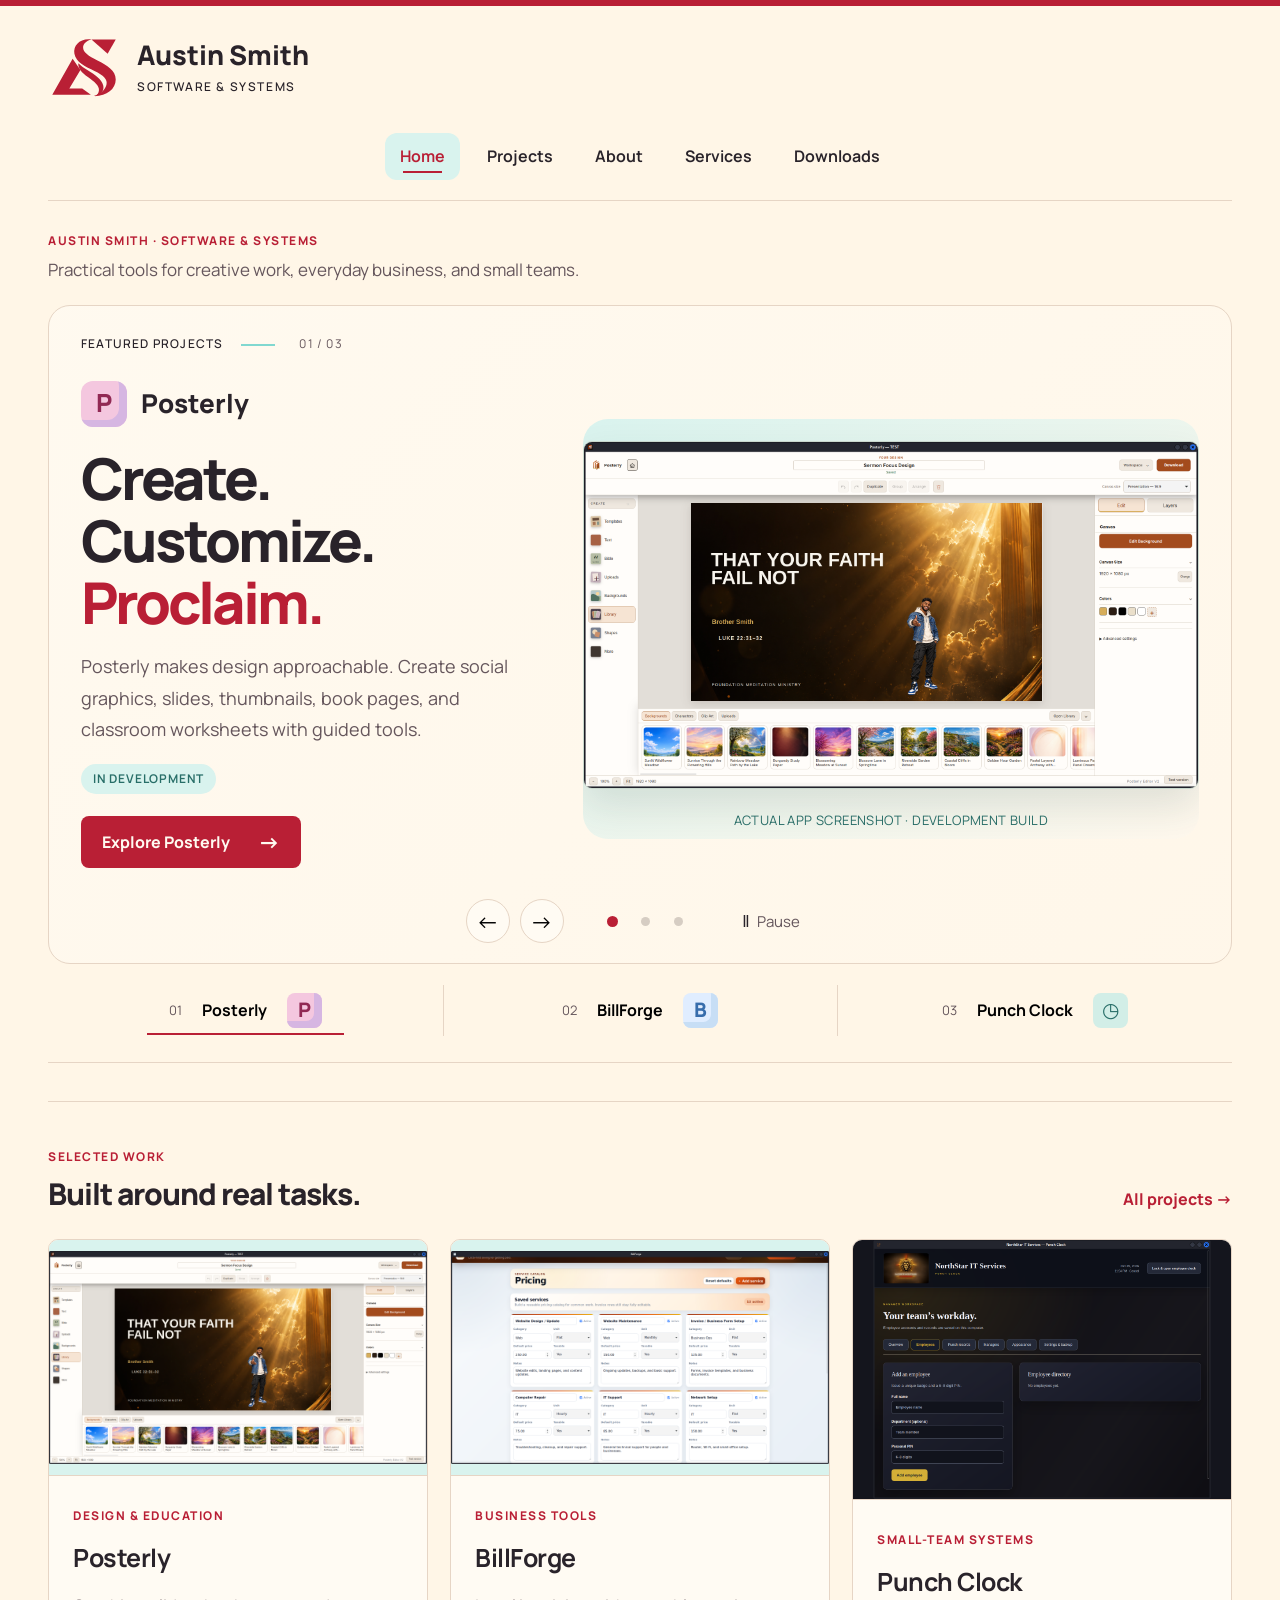
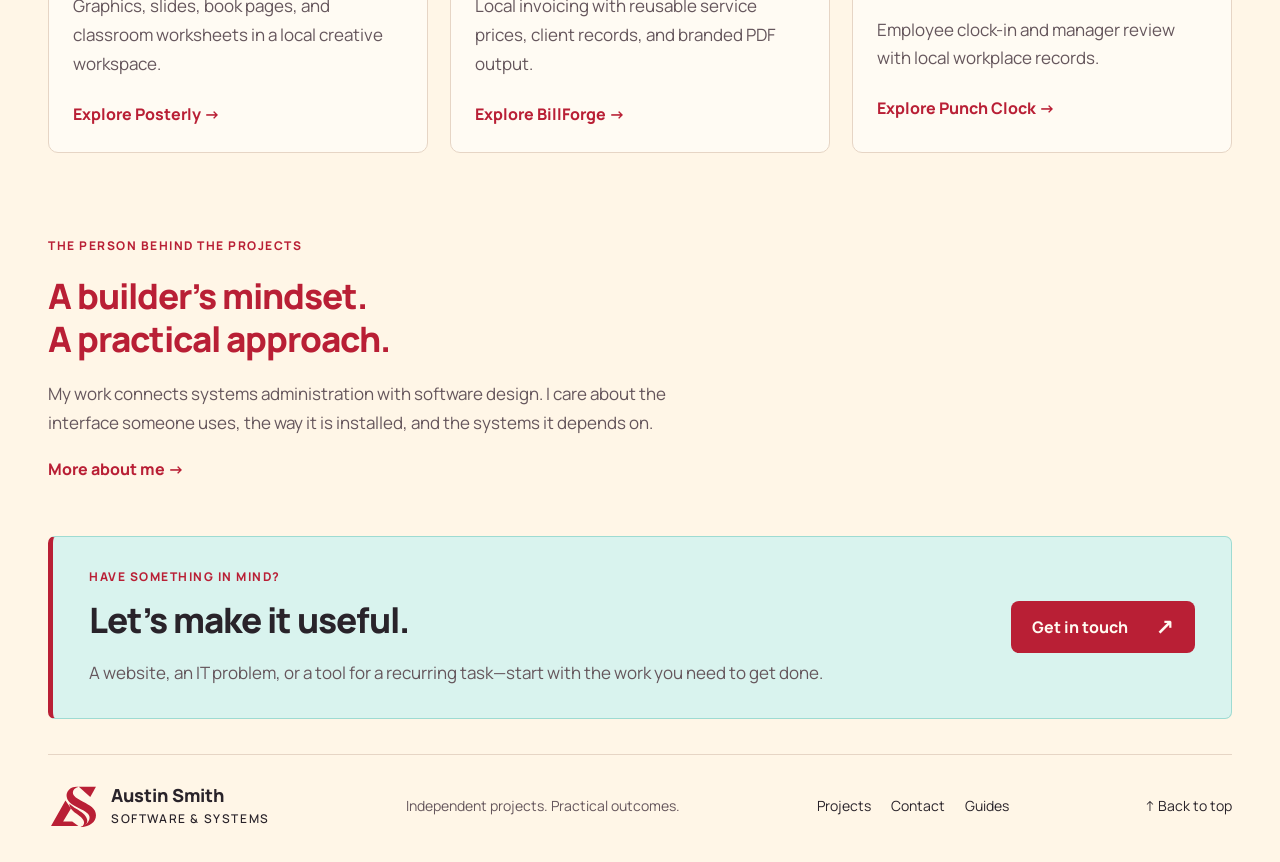
==== index.html @ 1342ffa4 "Initial Austin Portfolio v10 public release" ====
<!doctype html><html lang="en"><head><meta charset="utf-8"><meta name="viewport" content="width=device-width,initial-scale=1"><meta name="theme-color" content="#b91f35"><meta name="description" content="Austin Smith builds practical software and helps people connect the systems behind their work."><title>Software &amp; Systems · Austin Smith</title><link rel="icon" href="/assets/favicon.svg"><link rel="preload" href="/assets/Manrope.ttf" as="font" type="font/ttf" crossorigin><link rel="stylesheet" href="/assets/portfolio.css"><script src="/assets/portfolio.js" defer></script></head><body><a class="skip-link" href="#content">Skip to content</a><header class="site-header" id="top"><a class="brand-lockup" href="/" aria-label="Austin Smith home"><img src="/assets/as-monogram.svg" width="72" height="65" alt=""><span>Austin Smith<small>SOFTWARE &amp; SYSTEMS</small></span></a><nav class="main-nav" aria-label="Main navigation"><a href="/" aria-current="page">Home</a><a href="/projects.html">Projects</a><a href="/about.html">About</a><a href="/services.html">Services</a><a href="/downloads.html">Downloads</a></nav></header><main id="content"><div class="home-carousel-intro"><p class="eyebrow">AUSTIN SMITH · SOFTWARE &amp; SYSTEMS</p><p>Practical tools for creative work, everyday business, and small teams.</p></div><section class="showcase" id="work" aria-roledescription="carousel" aria-label="Featured projects"><div class="showcase-heading"><p class="eyebrow">FEATURED PROJECTS <span></span></p><span id="slide-count">01 / 03</span></div>
<div class="slides">
<article class="slide" id="slide-posterly" aria-roledescription="slide" aria-label="1 of 3: Posterly"><div class="slide-copy"><p class="app-name"><span class="app-icon posterly-icon" aria-hidden="true">P</span>Posterly</p><h1>Create.<br>Customize.<br><em>Proclaim.</em></h1><p class="lead">Posterly makes design approachable. Create social graphics, slides, thumbnails, book pages, and classroom worksheets with guided tools.</p><span class="status-pill">IN DEVELOPMENT</span><a class="button primary" href="/project-posterly.html">Explore Posterly <span aria-hidden="true">→</span></a></div><div class="slide-art product-art"><a class="product-capture" href="/project-posterly.html" aria-label="Explore real Posterly screenshots"><img src="/assets/posterly-editor.png" width="1920" height="1080" alt="Posterly light-mode editor showing a sermon slide, editing tools, background library, and canvas settings"></a><p class="concept-label">ACTUAL APP SCREENSHOT · DEVELOPMENT BUILD</p></div></article>
<article class="slide" id="slide-billforge" aria-roledescription="slide" aria-label="2 of 3: BillForge" hidden><div class="slide-copy"><p class="app-name"><span class="app-icon billforge-icon" aria-hidden="true">B</span>BillForge</p><h1>Clear invoices.<br><em>Less busywork.</em></h1><p class="lead">Local-first invoicing with reusable service prices, client records, and branded PDF output.</p><span class="status-pill">IN DEVELOPMENT</span><a class="button primary" href="/project-billforge.html">Explore BillForge <span aria-hidden="true">→</span></a></div><div class="slide-art product-art"><a class="product-capture" href="/project-billforge.html" aria-label="Explore BillForge’s saved service catalog"><img src="/assets/billforge-pricing.png" width="1920" height="1080" alt="BillForge’s reusable service pricing catalog"></a><p class="concept-label">ACTUAL APP SCREENSHOT · DEVELOPMENT BUILD</p></div></article>
<article class="slide" id="slide-punch" aria-roledescription="slide" aria-label="3 of 3: Northstar Punch Clock" hidden><div class="slide-copy"><p class="app-name"><span class="app-icon clock-icon" aria-hidden="true">◷</span>Punch Clock</p><h1>A simpler<br><em>workday.</em></h1><p class="lead">A local time clock for small teams. Employees use their own badge and PIN; managers review punches and keep records in a separate workspace.</p><span class="status-pill">DEMO · DEVICE TESTING IN PROGRESS</span><a class="button primary" href="/project-punch.html">Explore Punch Clock <span aria-hidden="true">→</span></a></div><div class="slide-art product-art punch-product-art"><a class="product-capture" href="/project-punch.html#screenshots" aria-label="View Punch Clock application screenshots"><img src="/assets/punch-manager.png" width="1170" height="896" alt="Actual Punch Clock manager workspace with NorthStar branding"></a><p class="concept-label">ACTUAL APPLICATION · MANAGER WORKSPACE</p></div></article>
</div>
<div class="carousel-controls"><div class="arrows"><button type="button" id="previous-slide" aria-label="Previous project">←</button><button type="button" id="next-slide" aria-label="Next project">→</button></div><div class="slide-dots" aria-label="Choose a project slide"><button type="button" data-dot="0" aria-label="Show Posterly" aria-pressed="true"></button><button type="button" data-dot="1" aria-label="Show BillForge" aria-pressed="false"></button><button type="button" data-dot="2" aria-label="Show Punch Clock" aria-pressed="false"></button></div><button type="button" id="rotation-toggle" class="rotation" aria-label="Start automatic slideshow"><span aria-hidden="true">▶</span> Play</button></div><p class="sr-only" id="slide-status" role="status" aria-live="polite"></p></section>
<nav class="app-selector" aria-label="Featured app selector"><button type="button" data-project="0" aria-pressed="true"><span class="selector-index">01</span><strong>Posterly</strong><span class="selector-icon posterly-icon" aria-hidden="true">P</span></button><button type="button" data-project="1" aria-pressed="false"><span class="selector-index">02</span><strong>BillForge</strong><span class="selector-icon billforge-icon" aria-hidden="true">B</span></button><button type="button" data-project="2" aria-pressed="false"><span class="selector-index">03</span><strong>Punch Clock</strong><span class="selector-icon clock-icon" aria-hidden="true">◷</span></button></nav><section class="home-work"><div class="section-top"><div><p class="eyebrow">SELECTED WORK</p><h2>Built around real tasks.</h2></div><a class="text-link" href="/projects.html">All projects →</a></div><div class="work-grid"><article class="work-card"><a class="work-card-art" href="/project-posterly.html"><img src="/assets/posterly-editor.png" width="1920" height="1080" loading="lazy" alt="Posterly editor with artwork and design tools"></a><div class="work-card-copy"><span class="eyebrow">DESIGN &amp; EDUCATION</span><h3><a href="/project-posterly.html">Posterly</a></h3><p>Graphics, slides, book pages, and classroom worksheets in a local creative workspace.</p><a class="text-link" href="/project-posterly.html">Explore Posterly →</a></div></article><article class="work-card"><a class="work-card-art" href="/project-billforge.html"><img src="/assets/billforge-pricing.png" width="1920" height="1080" loading="lazy" alt="BillForge saved service pricing catalog"></a><div class="work-card-copy"><span class="eyebrow">BUSINESS TOOLS</span><h3><a href="/project-billforge.html">BillForge</a></h3><p>Local invoicing with reusable service prices, client records, and branded PDF output.</p><a class="text-link" href="/project-billforge.html">Explore BillForge →</a></div></article><article class="work-card"><a class="work-card-art punch-card-capture" href="/project-punch.html" aria-label="Explore Punch Clock"><img src="/assets/punch-manager.png" width="1170" height="896" loading="lazy" alt="Northstar Punch Clock manager workspace with employee setup and directory"></a><div class="work-card-copy"><span class="eyebrow">SMALL-TEAM SYSTEMS</span><h3><a href="/project-punch.html">Punch Clock</a></h3><p>Employee clock-in and manager review with local workplace records.</p><a class="text-link" href="/project-punch.html">Explore Punch Clock →</a></div></article></div></section><section class="home-approach"><p class="eyebrow">THE PERSON BEHIND THE PROJECTS</p><h2>A builder’s mindset.<br>A practical approach.</h2><p>My work connects systems administration with software design. I care about the interface someone uses, the way it is installed, and the systems it depends on.</p><a class="text-link" href="/about.html">More about me →</a></section><section class="next-step"><div><p class="eyebrow">HAVE SOMETHING IN MIND?</p><h2>Let’s make it useful.</h2><p>A website, an IT problem, or a tool for a recurring task—start with the work you need to get done.</p></div><a class="button primary" href="/contact.html">Get in touch <span aria-hidden="true">↗</span></a></section></main><footer class="site-footer"><a class="brand-lockup" href="/"><img src="/assets/as-monogram.svg" width="51" height="46" alt=""><span>Austin Smith<small>SOFTWARE &amp; SYSTEMS</small></span></a><p>Independent projects. Practical outcomes.</p><nav aria-label="Footer navigation"><a href="/projects.html">Projects</a><a href="/contact.html">Contact</a><a href="/tutorials.html">Guides</a></nav><a class="back-top" href="#top">↑ Back to top</a></footer></body></html>
---- assets/portfolio.css ----
@font-face{font-family:Manrope;src:url('/assets/Manrope.ttf') format('truetype');font-weight:200 800;font-display:swap}:root{--cream:#fff6e7;--paper:#fffbf3;--scarlet:#b91f35;--scarlet-dark:#93182b;--tiffany:#81d8d0;--tint:#d9f3ee;--teal:#286e68;--ink:#29232a;--muted:#74656a;--line:#e6d5c5}*{box-sizing:border-box}html{scroll-behavior:smooth;scroll-padding-top:30px}body{margin:0;border-top:6px solid var(--scarlet);background:var(--cream);color:var(--ink);font:15px/1.7 Manrope,system-ui,sans-serif}a{color:inherit;text-underline-offset:5px}button{font:inherit;cursor:pointer}button,a,summary,input{outline-offset:5px}:focus-visible{outline:3px solid var(--teal)}::selection{background:var(--tiffany);color:var(--ink)}[hidden]{display:none!important}.site-header,main,.site-footer{width:min(1320px,calc(100% - 96px));margin:auto}.site-header{padding:28px 0 20px;border-bottom:1px solid var(--line)}.brand-lockup{display:inline-flex;align-items:center;gap:17px;text-decoration:none;color:var(--ink);font-size:27px;font-weight:800;line-height:1.2;white-space:nowrap}.brand-lockup img{display:block;object-fit:contain;flex-shrink:0}.brand-lockup small{display:block;font-size:10px;letter-spacing:3px;font-weight:550;margin-top:9px}.main-nav{display:flex;align-items:center;justify-content:center;gap:38px;padding-top:25px}.main-nav a{text-decoration:none;font-weight:650;font-size:15px;padding:10px 18px;border-radius:12px;position:relative}.main-nav a[aria-current]{background:var(--tint);color:var(--scarlet)}.main-nav a[aria-current]:after{content:"";position:absolute;height:2px;background:var(--scarlet);left:18px;right:18px;bottom:7px}.main-nav a:hover{background:var(--tint)}.eyebrow{font-size:10px;font-weight:750;letter-spacing:2px;color:var(--scarlet);margin:0 0 18px}.showcase{margin-top:32px;padding:28px 32px 18px;border:1px solid var(--line);border-radius:22px;background:linear-gradient(135deg,#fffbf3b3,#fff8ed66)}.showcase-heading{display:flex;align-items:center;gap:24px;color:var(--muted);font-size:11px;letter-spacing:2px}.showcase-heading .eyebrow{display:flex;align-items:center;gap:18px;margin:0;color:var(--ink);font-weight:550}.showcase-heading .eyebrow span{display:block;width:34px;height:2px;background:var(--tiffany)}.slides{margin-top:22px}.slide{display:grid;grid-template-columns:.88fr 1.18fr;gap:42px;align-items:center;min-height:505px}.slide-copy{padding:0 0 10px;min-width:0}.app-name{display:flex;align-items:center;gap:14px;font-size:26px;font-weight:800;margin:0 0 20px}.app-icon,.selector-icon{display:grid;place-items:center;flex-shrink:0;width:46px;height:46px;border-radius:12px;font-size:25px;font-weight:800}.posterly-icon{color:#912954;background:#f4c7df;box-shadow:inset -8px -7px 0 #d6b6e2}.billforge-icon{color:#376dac;background:#e0edff;box-shadow:inset -7px -6px 0 #c7def5}.clock-icon{color:var(--teal);background:#d2eee7;font-size:31px}.slide h1{font-size:clamp(40px,4.5vw,65px);line-height:1.08;letter-spacing:-3px;font-weight:800;margin:0 0 18px}.slide h1 em{color:var(--scarlet);font-style:normal}.lead{color:var(--muted);font-size:16px;line-height:1.8;max-width:460px;margin-bottom:18px}.status-pill{display:table;background:var(--tint);color:var(--teal);padding:5px 12px;border-radius:20px;font-size:9px;letter-spacing:1.7px;font-weight:650;margin:0 0 22px}.button{display:inline-flex;justify-content:center;align-items:center;gap:28px;padding:14px 21px;border-radius:8px;text-decoration:none;font-size:14px;font-weight:750;line-height:1.5}.primary{background:var(--scarlet);color:#fffaf1}.primary:hover{background:var(--scarlet-dark)}.button span{font-size:22px;line-height:1}.slide-art{min-width:0;border-radius:25px;background:linear-gradient(135deg,#d6f5ee,#9de3da);padding:28px 24px 8px;min-height:450px;display:flex;flex-direction:column;align-items:center;justify-content:center;position:relative;overflow:hidden}.slide-art:before{content:"";position:absolute;inset:40% -15% -20% 5%;background:#81d8d044;border-radius:45%;transform:rotate(20deg)}.concept{position:relative;z-index:1}.concept-label{font-size:8px;letter-spacing:2px;text-align:center;margin:12px 0 0;color:var(--teal);position:relative}.editor{background:var(--paper);border-radius:13px;width:100%;box-shadow:0 12px 28px #23564d16;overflow:hidden}.editor-top{display:flex;align-items:center;justify-content:space-between;gap:10px;padding:12px 15px;border-bottom:1px solid var(--line);font-size:12px}.editor-top strong{display:flex;align-items:center;gap:8px}.mini-app{background:#eac5df;color:#963954;display:grid;place-items:center;width:20px;height:20px;border-radius:4px}.editor-export{font-size:8px;border-radius:5px;background:var(--scarlet);color:white;padding:6px 9px}.editor-main{display:grid;grid-template-columns:56px 1fr 105px;min-height:315px}.editor-tools{display:flex;flex-direction:column;align-items:center;gap:19px;padding:18px 5px;font-size:22px}.editor-tools span{text-align:center;line-height:1.2}.editor-tools small{display:block;font-size:7px;margin-top:5px}.poster-canvas{background:#eeeae2;padding:14px;display:grid;place-items:center;min-width:0}.poster{position:relative;overflow:hidden;background:var(--cream);border:3px solid white;box-shadow:0 2px 10px #50222215;width:100%;max-width:230px;aspect-ratio:3/4;padding:18px 13px}.poster>span{font-size:6px;letter-spacing:1.4px;color:var(--scarlet)}.poster strong{display:block;font:750 clamp(17px,2.3vw,31px)/1.03 Georgia,serif;color:var(--scarlet);margin-top:18px;position:relative;z-index:2}.poster:before{content:"";position:absolute;width:140px;height:100px;top:-55px;right:-15px;background:var(--scarlet);border-radius:50%}.poster-hills{position:absolute;bottom:-35px;left:-20px;right:-20px;height:100px;background:var(--scarlet);transform:rotate(-13deg);border-radius:50% 70% 0 0}.poster-hills:after{content:"";position:absolute;width:150px;height:70px;right:-25px;top:-18px;background:#ed9b91;border-radius:50%;transform:rotate(30deg)}.editor-style{padding:17px 10px;font-size:9px}.editor-style strong{font-size:10px}.swatches{display:flex;gap:7px;margin:14px 0 20px}.swatches i{width:17px;height:17px;border-radius:50%;background:var(--scarlet)}.swatches i:nth-child(2){background:#edc1b8}.swatches i:nth-child(3){background:var(--tiffany)}.editor-style small{display:block;margin:13px 0 7px;font-size:8px}.fake-select{border:1px solid var(--line);border-radius:4px;padding:5px;margin:5px 0;font-size:7px}.alignment{background:#f3e4dd;border-radius:4px;padding:5px;font-size:15px}.billforge-art{background:linear-gradient(135deg,#e9f1ff,#c0dedf)}.invoice{width:100%;max-width:380px;background:var(--paper);border-radius:12px;box-shadow:0 12px 25px #29344b12;padding:27px}.invoice-top{display:flex;justify-content:space-between;align-items:center;font-size:17px}.invoice-top>span{font-size:8px;letter-spacing:1.2px;background:#e5edf6;color:#3d6591;padding:4px 8px;border-radius:4px}.invoice-title{font-size:26px;font-weight:800;margin:20px 0}.invoice-title small{display:block;font-size:9px;font-weight:500;color:var(--muted)}.invoice-to{display:flex;justify-content:space-between;font-size:8px;line-height:1.9;color:var(--muted);padding-bottom:22px}.invoice-to b{font-size:11px;color:var(--ink)}.invoice-columns,.invoice-line,.invoice-sum{display:flex;align-items:center;justify-content:space-between;gap:8px;border-bottom:1px solid var(--line);padding:12px 0;font-size:10px}.invoice-columns{font-size:7px;letter-spacing:1px;color:var(--muted)}.invoice-sum{border:0;margin-top:10px}.invoice-sum strong{font-size:25px;color:var(--scarlet)}.invoice-save{background:var(--tint);font-size:9px;border-radius:5px;padding:9px;margin-top:10px;display:flex;justify-content:space-between}.clock-window{width:100%;max-width:340px;background:var(--paper);border-radius:14px;box-shadow:0 12px 25px #23564d16;text-align:center;padding:20px 28px}.window-bar{display:flex;justify-content:space-between;margin-bottom:27px;color:var(--muted)}.window-bar>span:first-child{display:flex;gap:5px}.window-bar i{display:block;width:7px;height:7px;background:var(--tiffany);border-radius:50%}.window-bar i:first-child{background:var(--scarlet)}.window-bar i:nth-child(2){background:#edbf87}.clock-window .eyebrow{font-size:8px;margin-bottom:13px}.clock-window h2{font-size:20px;letter-spacing:-.5px}.clock-time{font-size:68px;letter-spacing:-4px;line-height:1.2;margin-top:15px}.clock-time>span{color:var(--teal)}.clock-zone{font-size:7px;letter-spacing:2px;color:var(--muted);margin:9px 0 25px}.clock-action{display:flex;justify-content:space-between;padding:12px 17px;background:var(--scarlet);border-radius:7px;color:white;font-size:13px}.clock-note{font-size:9px;color:var(--muted);margin:17px 0 0}.carousel-controls{display:flex;align-items:center;justify-content:center;gap:35px;margin-top:16px;min-height:47px}.arrows{display:flex;gap:10px}.arrows button{border:1px solid var(--line);background:var(--paper);border-radius:50%;width:38px;height:38px;font-size:23px;line-height:1}.arrows button:hover{border-color:var(--scarlet);color:var(--scarlet)}.slide-dots{display:flex;gap:5px}.slide-dots button{width:28px;height:32px;background:transparent;border:0;display:grid;place-items:center}.slide-dots button:after{content:"";display:block;width:9px;height:9px;border-radius:50%;background:#d6cdc3}.slide-dots button[aria-pressed=true]:after{background:var(--scarlet);width:11px;height:11px}.rotation{border:0;background:transparent;font-size:12px;color:var(--muted);padding:9px 10px;min-width:87px}.rotation span{margin-right:7px;color:var(--ink)}.app-selector{display:grid;grid-template-columns:repeat(3,1fr);margin:16px 0 0;border-bottom:1px solid var(--line);padding:5px 0 26px}.app-selector button{display:flex;align-items:center;justify-content:center;gap:20px;background:none;border:0;position:relative;padding:8px 15px;line-height:1.4}.app-selector button+button{border-left:1px solid var(--line)}.app-selector button:after{content:"";height:2px;position:absolute;bottom:1px;left:25%;right:25%;background:transparent}.app-selector button[aria-pressed=true]:after{background:var(--scarlet)}.app-selector strong{font-size:15px}.selector-index{font-size:10px;color:var(--muted)}.selector-icon{width:35px;height:35px;border-radius:8px;font-size:20px}.project-notes{display:grid;grid-template-columns:.8fr 1.2fr;gap:55px;padding:48px 0;border-bottom:1px solid var(--line)}h2{font-size:30px;font-weight:800;line-height:1.22;letter-spacing:-1px;margin:0}h3{font-size:18px;line-height:1.4;letter-spacing:-.5px;margin:0}.section-label .eyebrow{margin-bottom:10px}.project-details details{border-bottom:1px solid var(--line);padding:15px 0;scroll-margin-top:30px}.project-details details:first-child{padding-top:0}.project-details details:last-child{border-bottom:0}.project-details summary{cursor:pointer;font-size:15px;font-weight:750}.project-details summary span{font-size:11px;color:var(--muted);font-weight:500;margin-left:12px}.project-details p{font-size:13px;max-width:620px;margin-bottom:0}.muted{color:var(--muted)}.approach{padding:58px 0 30px}.approach-intro{display:grid;grid-template-columns:1fr 1fr;gap:60px;align-items:center}.approach h2{font-size:clamp(28px,3vw,39px)}.approach h2 em{font-style:normal;color:var(--scarlet)}.approach-copy{border-left:1px solid var(--line);padding-left:35px;color:var(--muted);font-size:14px}.approach-copy p{margin:0 0 14px}.approach-copy p:last-child{margin:0}.principles{display:grid;grid-template-columns:repeat(3,1fr);gap:18px;margin-top:36px}.principles article{padding:25px;border:1px solid var(--line);border-radius:7px;background:#fffbf344}.principle-top{display:flex;justify-content:space-between;align-items:start;margin-bottom:24px}.principle-top>span{color:var(--scarlet);font-size:17px;font-weight:750}.principle-top svg{width:43px;height:43px;fill:none;stroke:var(--teal);stroke-width:2;stroke-linecap:round;stroke-linejoin:round}.principles p{font-size:13px;color:var(--muted);margin:15px 0 5px}.next-step{display:flex;justify-content:space-between;align-items:center;gap:35px;padding:30px 36px;border:1px solid #9edbd2;border-left:5px solid var(--scarlet);border-radius:7px;background:var(--tint);margin:0 0 35px}.next-step h2{font-size:35px}.next-step p:last-child{font-size:13px;color:var(--muted);margin-bottom:0}.next-step .eyebrow{margin-bottom:12px}.next-actions{display:flex;flex-direction:column;align-items:center;gap:12px;flex-shrink:0}.tutorial-link{font-size:12px}.site-footer{border-top:1px solid var(--line);display:flex;align-items:center;justify-content:space-between;gap:25px;padding:25px 0 30px}.site-footer .brand-lockup{font-size:18px;gap:12px}.site-footer .brand-lockup img{width:51px;height:46px}.site-footer .brand-lockup small{font-size:7px;letter-spacing:2px;margin-top:6px}.site-footer p{font-size:10px;color:var(--muted)}.site-footer nav{display:flex;gap:19px;font-size:10px}.site-footer nav a{text-decoration:none}.back-top{font-size:10px;text-decoration:none;white-space:nowrap}.back-top>span{font-size:20px;color:var(--teal);margin-right:5px}.sr-only{position:absolute;width:1px;height:1px;padding:0;margin:-1px;overflow:hidden;clip:rect(0,0,0,0);white-space:nowrap;border:0}.skip-link{position:fixed;top:-80px;left:20px;padding:12px;background:var(--ink);color:white;z-index:99}.skip-link:focus{top:10px}
@media(max-width:1050px){.site-header,main,.site-footer{width:calc(100% - 56px)}.slide{gap:24px;grid-template-columns:1fr 1.1fr}.showcase{padding:24px}.slide h1{font-size:52px}.editor-main{grid-template-columns:45px 1fr 83px}.editor-style{padding:14px 7px}.slide-art{padding:22px 16px 9px}.poster-canvas{padding:10px}.slide-art{min-height:400px}.slide{min-height:460px}.lead{font-size:14px}.site-footer{flex-wrap:wrap}.site-footer p{margin-left:auto}.principles article{padding:20px}.principles h3{font-size:16px}.project-notes{gap:35px}.brand-lockup{font-size:25px}}
@media(max-width:760px){.site-header,main,.site-footer{width:calc(100% - 36px)}.site-header{padding:20px 0 16px}.brand-lockup{font-size:23px;gap:12px}.brand-lockup img{width:57px;height:52px}.brand-lockup small{font-size:8px;letter-spacing:2px}.main-nav{gap:10px;justify-content:space-between;padding-top:19px}.main-nav a{font-size:12px;padding:9px 12px}.slide{grid-template-columns:1fr;gap:22px;min-height:0}.slide-copy{padding:0}.slide h1{font-size:55px;letter-spacing:-2.7px}.slide h1 em{display:block}.slide-art{min-height:350px;max-width:590px;width:100%;margin:auto}.app-name{font-size:23px;margin-bottom:18px}.lead{max-width:100%;font-size:15px}.slide .status-pill{margin-bottom:17px}.showcase{padding:23px;margin-top:24px}.editor-main{grid-template-columns:55px 1fr 105px}.poster{max-width:210px}.poster strong{font-size:30px}.editor-style{padding:20px 12px}.slides{margin-top:22px}.showcase-heading{gap:16px;font-size:9px}.showcase-heading .eyebrow{font-size:9px;letter-spacing:1.5px;gap:12px}.showcase-heading .eyebrow span{width:24px}.app-selector button{gap:10px;padding:8px}.app-selector strong{font-size:12px}.selector-index{display:none}.selector-icon{width:27px;height:27px;font-size:16px}.project-notes,.approach-intro{grid-template-columns:1fr;gap:24px}.project-notes{padding:35px 0}.project-details summary span{display:block;margin:2px 0 0 18px}.approach{padding-top:36px}.approach-copy{padding-left:0;border:0}.principles{grid-template-columns:1fr;gap:13px;margin-top:25px}.principle-top{margin-bottom:10px}.principles article{padding:21px}.principles h3{font-size:18px}.principles p{margin-top:10px}.next-step{padding:25px;flex-direction:column;align-items:start;gap:23px;margin-bottom:25px}.next-step h2{font-size:30px}.next-actions{align-items:start}.site-footer{gap:22px;padding:22px 0}.site-footer p{margin:0}.site-footer nav{flex:1;gap:17px}.carousel-controls{gap:20px}.rotation{padding-left:5px;padding-right:5px}.clock-window{max-width:330px}.invoice{max-width:365px}.approach h2{font-size:31px}}
@media(max-width:400px){.main-nav{gap:1px}.main-nav a{font-size:11px;padding:8px 9px}.showcase{padding:18px 15px}.slide h1{font-size:46px}.showcase-heading{gap:10px}.showcase-heading .eyebrow{font-size:8px;letter-spacing:1px}.slide-art{min-height:310px;padding:18px 10px 8px}.editor-main{grid-template-columns:35px 1fr 68px;min-height:260px}.editor-tools{font-size:18px;gap:18px}.editor-tools small{font-size:6px}.editor-style{padding:12px 6px}.poster-canvas{padding:8px}.poster{padding:14px 8px}.poster strong{font-size:22px}.swatches{gap:4px}.swatches i{width:13px;height:13px}.fake-select{font-size:6px}.editor-style strong{font-size:8px}.carousel-controls{gap:10px}.slide-dots{gap:0}.arrows button{width:34px;height:34px}.app-selector button{gap:7px}.app-selector strong{font-size:11px}.selector-icon{width:23px;height:23px}.clock-window{padding:18px 23px}.invoice{padding:22px}.site-footer .brand-lockup{font-size:17px}.next-step{padding:22px}.project-details summary{font-size:14px}}
@media(prefers-reduced-motion:reduce){html{scroll-behavior:auto}*{animation:none!important;transition:none!important}}

/* Real product captures: preserve original proportions and allow full-size viewing. */
.product-art{padding:22px 0 8px;min-height:360px;background:linear-gradient(145deg,var(--tint),#fff8ed);justify-content:center}
.product-capture{display:block;width:100%;border:1px solid #c9d8cd;border-radius:9px;overflow:hidden;box-shadow:0 18px 38px #294b4020}
.product-capture img{display:block;width:100%;height:auto}
.product-art .concept-label{margin-top:20px}
.capture-gallery{padding:48px 0;border-bottom:1px solid var(--line);scroll-margin-top:25px}
.capture-intro{display:flex;justify-content:space-between;align-items:end;gap:32px;margin-bottom:25px}
.capture-intro .eyebrow{margin:0 0 10px}.capture-intro h2{max-width:570px}
.capture-intro>p{max-width:350px;font-size:13px;color:var(--muted);margin:0}
.capture-tabs{display:flex;flex-wrap:wrap;gap:9px;margin-bottom:18px}
.capture-tabs button{border:1px solid var(--line);border-radius:7px;padding:10px 16px;color:var(--ink);background:var(--paper);font-size:12px;font-weight:700}
.capture-tabs button[aria-pressed=true]{background:var(--scarlet);color:white;border-color:var(--scarlet)}
.capture-tabs button:hover{border-color:var(--scarlet)}
.capture-figure{margin:0;border:1px solid var(--line);border-radius:12px;overflow:hidden;background:var(--paper)}
#capture-enlarge{display:block;position:relative;width:100%;padding:0;border:0;background:var(--tint);cursor:zoom-in}
#capture-image{display:block;width:100%;height:auto;aspect-ratio:16/9;object-fit:contain}
.capture-zoom{position:absolute;right:16px;bottom:16px;background:var(--paper);color:var(--ink);border:1px solid var(--line);padding:7px 13px;border-radius:6px;font-size:11px;box-shadow:0 3px 10px #29232a20}
.capture-figure figcaption{padding:20px 24px;display:grid;grid-template-columns:1fr auto;column-gap:25px}
.capture-figure figcaption strong{font-size:17px}.capture-figure figcaption>span{font-size:13px;color:var(--muted);grid-column:1}
.capture-figure figcaption small{font-size:10px;color:var(--teal);grid-column:2;grid-row:1/3;align-self:center}
#capture-dialog{width:min(1800px,96vw);max-width:96vw;max-height:94vh;overflow:auto;padding:16px;border:1px solid var(--line);border-radius:10px;background:var(--paper);color:var(--ink)}
#capture-dialog::backdrop{background:#201b24dc}#capture-dialog form{display:flex;justify-content:end;margin-bottom:12px}
.capture-close{border:1px solid var(--line);border-radius:6px;background:var(--cream);padding:8px 16px;color:var(--ink);font-weight:700}
#capture-full{display:block;width:100%;height:auto}#capture-full-caption{font-size:13px;margin-bottom:0}
@media(max-width:760px){.product-art{min-height:0;padding:25px 8px 8px}.capture-intro{display:block}.capture-intro>p{margin-top:15px;max-width:100%}.capture-gallery{padding:35px 0}.capture-tabs{gap:7px}.capture-tabs button{padding:9px 11px;font-size:11px}.capture-figure figcaption{display:flex;flex-direction:column;gap:6px;padding:17px}.capture-figure figcaption small{align-self:start}.capture-zoom{right:8px;bottom:8px;font-size:9px;padding:4px 8px}}
/* Portfolio pages */
.main-nav{flex-wrap:wrap;gap:20px}.main-nav a{font-size:13px;padding:9px 16px}
.portfolio-hero{display:grid;grid-template-columns:1fr 1.13fr;gap:64px;align-items:center;padding:74px 0 64px}
.portfolio-hero h1,.about-intro h1,.page-intro h1{font-size:clamp(43px,5vw,70px);line-height:1.06;letter-spacing:-3px;margin:20px 0 28px;font-weight:800}
.portfolio-hero h1 em,.about-intro h1 em,.page-intro h1 em{color:var(--scarlet);font-family:Georgia,serif;font-weight:400;letter-spacing:-2px}
.hero-description{color:var(--muted);font-size:16px;line-height:1.9;max-width:540px}.hero-actions{display:flex;flex-wrap:wrap;gap:18px;align-items:center;margin:28px 0}.button.secondary-link{background:transparent;color:var(--ink);border:1px solid var(--line)}
.hero-footnote{font-size:11px;color:var(--muted);border-top:1px solid var(--line);padding-top:20px;margin-top:30px}.live-dot{display:inline-block;width:6px;height:6px;background:var(--teal);border-radius:50%;margin-right:6px}
.hero-feature{border:1px solid #acd7cd;border-radius:12px;overflow:hidden;background:var(--tint);box-shadow:0 24px 45px #286e6810}
.hero-feature-top{display:flex;align-items:center;justify-content:space-between;gap:12px;padding:18px 20px;font-size:9px;letter-spacing:1px}.hero-feature-top .status-pill{font-size:8px;margin:0}
.hero-feature>a{display:block;margin:0 18px;box-shadow:0 10px 25px #29232a20;border-radius:5px;overflow:hidden}.hero-feature img{width:100%;height:auto;display:block}.hero-feature-bottom{padding:19px 21px;display:grid;grid-template-columns:1fr auto;gap:2px 20px}.hero-feature-bottom>strong{font-size:20px}.hero-feature-bottom>span{grid-column:1;font-size:11px;color:var(--teal)}.hero-feature-bottom>a{grid-column:2;grid-row:1/3;align-self:center;text-decoration:none;font-size:25px}
.home-work{border-top:1px solid var(--line);padding:45px 0}.section-top{display:flex;justify-content:space-between;gap:20px;align-items:end;margin-bottom:26px}.section-top .eyebrow{margin-bottom:9px}.text-link{font-weight:750;font-size:12px;text-decoration:none;color:var(--scarlet)}
.work-grid{display:grid;grid-template-columns:repeat(3,minmax(0,1fr));gap:22px}.work-card{overflow:hidden;border:1px solid var(--line);border-radius:10px;background:var(--paper)}.work-card-art{display:block;aspect-ratio:16/10;background:var(--tint);overflow:hidden;border-bottom:1px solid var(--line)}.work-card-art>img{width:100%;height:100%;object-fit:contain;display:block}.work-card-copy{padding:24px}.work-card-copy .eyebrow{font-size:8px;letter-spacing:1.6px}.work-card-copy h3{font-size:25px;margin:11px 0}.work-card-copy h3 a{text-decoration:none}.work-card-copy p{font-size:13px;color:var(--muted);min-height:70px}.work-card-copy .text-link{display:inline-block;margin-top:5px}
.home-approach{padding:38px 0 52px;max-width:830px}.home-approach h2{font-size:35px;color:var(--scarlet);margin-bottom:20px}.home-approach>p:not(.eyebrow){font-size:15px;color:var(--muted);max-width:650px}
.page-intro{padding:55px 0 40px}.page-intro h1{font-size:56px;max-width:800px}.page-intro>p:last-child{max-width:660px;color:var(--muted);font-size:16px}.project-disclosure{font-size:12px;color:var(--muted);margin:25px 0 48px}
.about-intro{display:grid;grid-template-columns:1.4fr .6fr;gap:60px;align-items:center;padding:60px 0 50px;border-bottom:1px solid var(--line)}.about-intro h1{font-size:54px}.about-mark{text-align:center;background:var(--tint);padding:40px 22px;border:1px solid #acd7cd;border-radius:50% 50% 14px 14px}.about-mark img{max-width:75%;height:auto}.about-mark p{font-size:10px;letter-spacing:2px;color:var(--teal)}
.about-story{display:grid;grid-template-columns:1fr 1fr;gap:80px;padding:48px 0 12px}.about-story>div:last-child{font-size:14px;color:var(--muted)}.about-story p:first-child{margin-top:0}.about-principles{margin-bottom:45px}
.service-grid{display:grid;grid-template-columns:1fr 1fr;gap:22px;margin-bottom:45px}.service-grid article{border:1px solid var(--line);border-radius:10px;background:var(--paper);padding:30px}.service-grid article>span{font-size:12px;color:var(--scarlet);font-weight:800}.service-grid h2{font-size:26px;margin-top:18px}.service-grid p{font-size:14px;color:var(--muted);max-width:500px}
.service-process{padding:36px 0 45px;border-top:1px solid var(--line)}.service-process>div{display:grid;grid-template-columns:repeat(3,1fr);gap:35px}.service-process p{font-size:13px;color:var(--muted)}.service-process strong{color:var(--ink)}
.contact-panel{background:var(--tint);border:1px solid #acd7cd;border-left:5px solid var(--scarlet);padding:35px;border-radius:8px;margin-bottom:45px}.contact-panel p{max-width:650px;color:var(--muted)}.contact-panel .button{display:inline-flex;margin-top:10px}.contact-address{display:block;margin-top:18px;font-size:13px;overflow-wrap:anywhere}
.project-intro{padding:42px 0 30px;max-width:920px}.project-intro>.eyebrow{margin-top:35px}.project-intro h1{font-size:clamp(50px,6vw,78px);line-height:1.1;letter-spacing:-3px;margin:12px 0 20px}.project-intro h2{font-size:30px;color:var(--scarlet)}.project-intro>p:not(.eyebrow){max-width:780px;color:var(--muted);font-size:16px}.project-intro .status-pill{margin-top:12px}.feature-list{display:grid;grid-template-columns:.8fr 1.2fr;gap:70px;padding:45px 0}.feature-list article{padding:0 0 20px;margin-bottom:20px;border-bottom:1px solid var(--line)}.feature-list article:last-child{border-bottom:0;margin:0}.feature-list p{font-size:14px;color:var(--muted)}.project-status-note{padding:22px 28px;border:1px solid var(--line);border-radius:8px;background:var(--paper);margin-bottom:40px}.project-status-note p{font-size:13px;color:var(--muted);margin-bottom:0}.screenshot-note{font-size:11px;color:var(--muted)}
.project-clock{background:var(--paper);border:1px solid var(--line);border-radius:11px;text-align:center;padding:20px 25px;max-width:330px;width:100%}.project-clock>span{font-size:8px;color:var(--scarlet);letter-spacing:2px}.project-clock>strong{display:block;font-size:20px;margin:12px 0 4px}.project-clock>b{display:block;font-size:64px;letter-spacing:-4px;line-height:1.2}.project-clock i{color:var(--teal);font-style:normal}.project-clock>small{display:block;font-size:7px;letter-spacing:2px;color:var(--muted)}.project-clock>div{margin-top:15px;padding:8px 14px;background:var(--scarlet);color:white;border-radius:5px;display:flex;justify-content:space-between;font-size:10px}.project-clock>em{display:block;font-style:normal;font-size:8px;color:var(--muted);margin-top:10px}.clock-card-art{display:flex;align-items:center;justify-content:center;padding:12px;text-decoration:none}.clock-card-art .project-clock{transform:scale(.78);margin:-25px 0}.punch-showcase{display:grid;grid-template-columns:.7fr 1fr;gap:70px;align-items:center;background:var(--tint);border:1px solid #acd7cd;border-radius:12px;padding:45px}.punch-showcase .project-clock{margin:auto}.punch-showcase p{font-size:14px;max-width:550px}
@media(max-width:1000px){.portfolio-hero{gap:30px}.work-grid{gap:15px}.work-card-copy{padding:19px}.work-card-copy p{min-height:95px}.about-intro{gap:30px}.about-intro h1{font-size:45px}.feature-list{gap:35px}.punch-showcase{gap:30px;padding:30px}}
@media(max-width:760px){.main-nav{gap:2px;justify-content:center}.main-nav a{padding:8px 10px;font-size:11px}.portfolio-hero{grid-template-columns:1fr;padding:38px 0;gap:28px}.portfolio-hero h1,.about-intro h1,.page-intro h1{font-size:44px;letter-spacing:-2px}.hero-description{font-size:15px}.hero-actions .button{padding:12px 16px;font-size:12px}.work-grid{grid-template-columns:1fr;gap:22px}.work-card-copy p{min-height:0}.work-card-art{aspect-ratio:16/9}.clock-card-art{aspect-ratio:16/10}.clock-card-art .project-clock{transform:scale(.88)}.page-intro{padding-top:38px}.section-top{align-items:start}.section-top h2{font-size:26px}.section-top>.text-link{white-space:nowrap;font-size:10px}.home-approach h2{font-size:30px}.about-intro{grid-template-columns:1fr;padding-top:35px}.about-mark{max-width:320px;margin:auto;width:100%;padding:25px}.about-mark img{max-width:60%}.about-story,.feature-list{grid-template-columns:1fr;gap:25px}.service-grid{grid-template-columns:1fr}.service-grid article{padding:25px}.service-process>div{grid-template-columns:1fr;gap:5px}.contact-panel{padding:25px}.project-intro{padding-top:30px}.project-intro h1{font-size:50px}.project-intro h2{font-size:25px}.project-intro>p:not(.eyebrow){font-size:15px}.punch-showcase{grid-template-columns:1fr;padding:24px;gap:30px}.capture-intro h2{font-size:27px}.project-status-note{padding:20px}.site-footer nav{flex-wrap:wrap}}

.home-carousel-intro{padding:30px 0 0}.home-carousel-intro .eyebrow{margin-bottom:5px}.home-carousel-intro>p:last-child{margin:0;color:var(--muted);font-size:13px}.home-carousel-intro+.showcase{margin-top:20px}.app-selector{margin-bottom:38px}

.product-art::before,.product-art::after{display:none}.product-capture{position:relative;z-index:1}

/* Readability pass: comfortable copy, clear labels, wrapping controls. */
body{font-size:17px;line-height:1.7;--muted:#65565c}
.main-nav{gap:12px;flex-wrap:wrap}.main-nav a{font-size:16px;padding:10px 15px}
.brand-lockup small,.site-footer .brand-lockup small{font-size:12px;letter-spacing:1.6px}
.eyebrow,.work-card-copy .eyebrow{font-size:12px;letter-spacing:1.5px}
.showcase-heading,.showcase-heading .eyebrow{font-size:12px;letter-spacing:1.2px;flex-wrap:wrap}
.lead,.hero-description,.page-intro>p:last-child,.project-intro>p:not(.eyebrow){font-size:18px;line-height:1.75}
.status-pill{font-size:12px;letter-spacing:.8px;max-width:100%}
.button,.hero-actions .button{font-size:16px;padding:14px 21px}
.concept-label,.screenshot-note{font-size:13px;letter-spacing:.4px}
.rotation{font-size:15px;min-height:44px}.arrows button{width:44px;height:44px}.slide-dots button{min-height:44px}
.app-selector strong{font-size:16px}.selector-index{font-size:13px}
.project-details summary{font-size:17px}.project-details summary span{font-size:14px}
.project-details p,.approach-copy,.principles p,.next-step p:last-child,.home-carousel-intro>p:last-child,.home-approach>p:not(.eyebrow),.work-card-copy p,.about-story>div:last-child,.service-grid p,.service-process p,.feature-list p,.punch-showcase p{font-size:17px}
.principles h3,.feature-list h3{font-size:21px}.work-card-copy p{min-height:0}
.tutorial-link,.text-link,.section-top>.text-link,.contact-address{font-size:16px}
.hero-footnote,.project-disclosure,.project-status-note p{font-size:15px}
.about-mark p,.hero-feature-top,.hero-feature-top .status-pill,.hero-feature-bottom>span{font-size:13px;letter-spacing:.6px}
.capture-intro>p,.capture-figure figcaption>span,#capture-full-caption{font-size:16px}
.capture-tabs button{font-size:15px;padding:11px 16px;min-height:44px}
.capture-zoom,.capture-figure figcaption small{font-size:14px}.capture-close{font-size:16px}
.capture-figure figcaption strong{font-size:20px}
.site-footer p,.site-footer nav,.back-top{font-size:14px}.site-footer nav{flex-wrap:wrap;gap:12px 20px}
.service-grid article>span{font-size:14px}.section-top{flex-wrap:wrap}
.clock-window .eyebrow,.clock-zone,.clock-note{font-size:12px;letter-spacing:.5px}.clock-action{font-size:16px}
.project-clock>span,.project-clock>small,.project-clock>em{font-size:12px;letter-spacing:.5px}.project-clock>div{font-size:14px}.clock-card-art .project-clock{transform:none;margin:0}.clock-card-art{aspect-ratio:auto;min-height:300px}
@media(max-width:1050px){.slide{grid-template-columns:1fr 1fr}.slide h1{font-size:46px}.site-footer{flex-wrap:wrap}.capture-figure figcaption{grid-template-columns:1fr}.capture-figure figcaption small{grid-column:1;grid-row:auto;margin-top:10px}}
@media(max-width:760px){.main-nav{justify-content:center;gap:4px}.main-nav a{font-size:16px;padding:9px 12px}.slide{grid-template-columns:1fr}.slide h1{font-size:clamp(38px,8vw,55px);letter-spacing:-2px}.showcase-heading{gap:12px}.app-selector button{flex-direction:column;gap:8px;padding:12px 5px}.app-selector strong{font-size:15px}.app-selector .selector-icon{width:32px;height:32px;font-size:20px}.carousel-controls{gap:12px;flex-wrap:wrap}.next-step h2{font-size:30px}.section-top>.text-link{white-space:normal}.site-footer nav{flex-basis:100%}.capture-zoom{font-size:13px;padding:6px 10px}.project-intro h1{font-size:46px;overflow-wrap:anywhere}.clock-card-art{min-height:320px}.brand-lockup small{font-size:12px;letter-spacing:1.2px}}

/* About portrait, contact form, and simple contact card. */
.portrait-placeholder{min-height:310px;background:var(--tint);border:1px solid #acd7cd;border-radius:14px;display:flex;align-items:center;justify-content:center;flex-direction:column;gap:24px;padding:32px;color:var(--teal);font-size:15px;text-align:center}
.contact-section{display:grid;grid-template-columns:1fr 1.2fr;gap:60px;padding:48px 0;border-top:1px solid var(--line);scroll-margin-top:25px;margin-bottom:30px}.contact-section h2{font-size:34px}.contact-section p{color:var(--muted)}.contact-email{overflow-wrap:anywhere}.contact-section form{background:var(--paper);border:1px solid var(--line);border-radius:12px;padding:30px}.contact-section label{display:block;font-size:16px;font-weight:700;margin-bottom:8px}.contact-section input,.contact-section textarea{display:block;width:100%;font:inherit;padding:12px 14px;border:1px solid #bba69b;border-radius:7px;background:#fffdf8;color:var(--ink);margin-bottom:22px}.contact-section textarea{resize:vertical;min-height:160px}.contact-section .form-note,#contact-status{font-size:14px}.contact-section button{border:0}.contact-card{display:grid;grid-template-columns:.8fr 1.2fr;gap:45px;background:var(--paper);border:1px solid var(--line);padding:40px;border-radius:16px;max-width:980px;margin:0 auto 65px}.contact-card .portrait-placeholder{align-self:start;min-height:380px}.contact-card-copy{min-width:0}.contact-card h2{font-size:36px}.contact-card dl{margin:25px 0 30px}.contact-card dl>div{padding:12px 0;border-bottom:1px solid var(--line)}.contact-card dt{font-size:13px;font-weight:750;color:var(--scarlet);margin-bottom:3px}.contact-card dd{margin:0;font-size:17px;overflow-wrap:anywhere}.contact-card .button{margin-top:5px}
@media(max-width:760px){.contact-section,.contact-card{grid-template-columns:1fr;gap:28px}.contact-section form{padding:22px}.contact-section h2{font-size:30px}.contact-card{padding:24px}.contact-card .portrait-placeholder{min-height:270px}.contact-card h2{font-size:30px}.portrait-placeholder{min-height:260px}}

.austin-portrait{margin:0;overflow:hidden;border:1px solid var(--line);border-radius:14px;background:var(--paper);align-self:start}.austin-portrait img{display:block;width:100%;height:auto;aspect-ratio:4/5;object-fit:cover;object-position:56% center}.contact-card .austin-portrait{align-self:start}@media(max-width:760px){.about-intro .austin-portrait{width:100%;max-width:400px;margin:auto}.austin-portrait img{aspect-ratio:1/1;object-position:56% 38%}}

/* NorthStar services content, using the portfolio's established palette. */
.northstar-services ul{padding:18px 0 0 22px;margin:22px 0 0;border-top:1px solid var(--line);font-size:16px;color:var(--muted)}.northstar-services li{padding-left:3px;margin:8px 0}.northstar-services li::marker{color:var(--teal)}.northstar-process>div{grid-template-columns:repeat(4,minmax(0,1fr));gap:25px}.process-number{display:block;color:var(--scarlet);font-size:14px;font-weight:750;margin:20px 0 10px}@media(max-width:1000px){.northstar-process>div{grid-template-columns:repeat(2,minmax(0,1fr))}}@media(max-width:760px){.northstar-process>div{grid-template-columns:1fr;gap:0}}

.contact-trap{position:absolute;left:-10000px;width:1px;height:1px;overflow:hidden}.contact-section button:disabled{opacity:.6;cursor:wait}#contact-status{min-height:1.7em}.contact-section form{position:relative}

/* Final presentation pass: actual Punch Clock captures, no stretched artwork. */
.punch-card-capture{display:flex;align-items:center;justify-content:center;background:#14151d;aspect-ratio:16/11;padding:0;overflow:hidden}
.punch-card-capture img{width:100%;height:100%;object-fit:contain}
.punch-product-art{padding:20px 0 0;min-height:0;display:flex;flex-direction:column;justify-content:center;align-items:stretch}
.punch-product-art .product-capture{transform:none}.punch-product-art .concept-label{text-align:center;margin:16px 0 0}
.punch-gallery #capture-image{display:block;width:100%;height:auto;max-height:720px;object-fit:contain;background:#14151d}
.punch-gallery #capture-enlarge{background:#14151d;min-height:260px;display:flex;align-items:center;justify-content:center}
@media(max-width:760px){.punch-card-capture{min-height:0;aspect-ratio:16/11}.punch-gallery #capture-enlarge{min-height:180px}.punch-product-art .concept-label{font-size:12px}}
.punch-gallery #capture-image{aspect-ratio:auto}
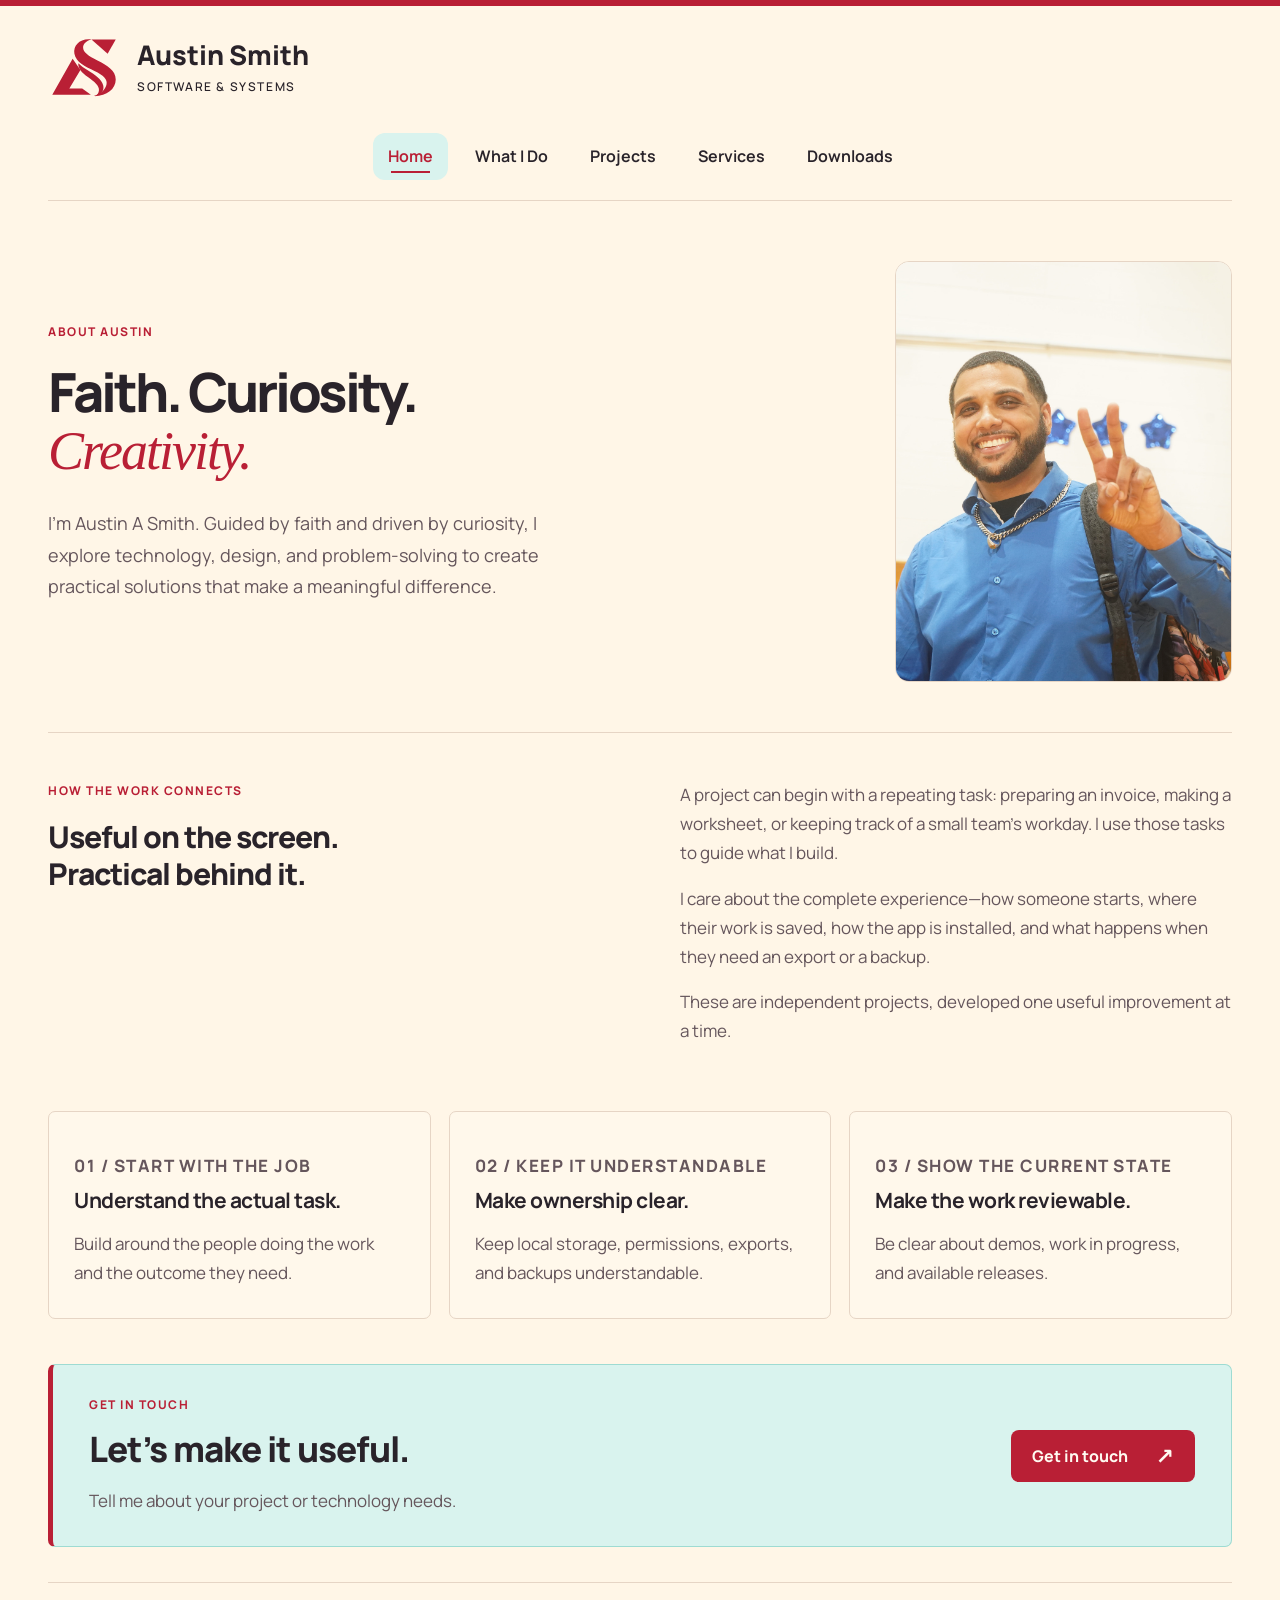
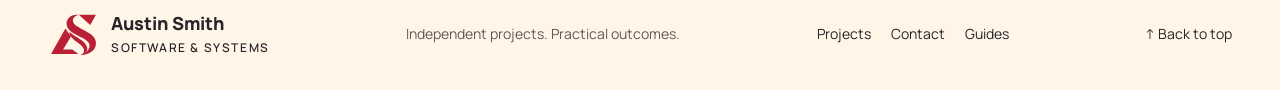
==== commit 556e8cc6: "Portfolio v11 - Faith Curiosity Creativity" ====
--- a/index.html
+++ b/index.html
@@ -1,8 +1 @@
-<!doctype html><html lang="en"><head><meta charset="utf-8"><meta name="viewport" content="width=device-width,initial-scale=1"><meta name="theme-color" content="#b91f35"><meta name="description" content="Austin Smith builds practical software and helps people connect the systems behind their work."><title>Software &amp; Systems · Austin Smith</title><link rel="icon" href="/assets/favicon.svg"><link rel="preload" href="/assets/Manrope.ttf" as="font" type="font/ttf" crossorigin><link rel="stylesheet" href="/assets/portfolio.css"><script src="/assets/portfolio.js" defer></script></head><body><a class="skip-link" href="#content">Skip to content</a><header class="site-header" id="top"><a class="brand-lockup" href="/" aria-label="Austin Smith home"><img src="/assets/as-monogram.svg" width="72" height="65" alt=""><span>Austin Smith<small>SOFTWARE &amp; SYSTEMS</small></span></a><nav class="main-nav" aria-label="Main navigation"><a href="/" aria-current="page">Home</a><a href="/projects.html">Projects</a><a href="/about.html">About</a><a href="/services.html">Services</a><a href="/downloads.html">Downloads</a></nav></header><main id="content"><div class="home-carousel-intro"><p class="eyebrow">AUSTIN SMITH · SOFTWARE &amp; SYSTEMS</p><p>Practical tools for creative work, everyday business, and small teams.</p></div><section class="showcase" id="work" aria-roledescription="carousel" aria-label="Featured projects"><div class="showcase-heading"><p class="eyebrow">FEATURED PROJECTS <span></span></p><span id="slide-count">01 / 03</span></div>
-<div class="slides">
-<article class="slide" id="slide-posterly" aria-roledescription="slide" aria-label="1 of 3: Posterly"><div class="slide-copy"><p class="app-name"><span class="app-icon posterly-icon" aria-hidden="true">P</span>Posterly</p><h1>Create.<br>Customize.<br><em>Proclaim.</em></h1><p class="lead">Posterly makes design approachable. Create social graphics, slides, thumbnails, book pages, and classroom worksheets with guided tools.</p><span class="status-pill">IN DEVELOPMENT</span><a class="button primary" href="/project-posterly.html">Explore Posterly <span aria-hidden="true">→</span></a></div><div class="slide-art product-art"><a class="product-capture" href="/project-posterly.html" aria-label="Explore real Posterly screenshots"><img src="/assets/posterly-editor.png" width="1920" height="1080" alt="Posterly light-mode editor showing a sermon slide, editing tools, background library, and canvas settings"></a><p class="concept-label">ACTUAL APP SCREENSHOT · DEVELOPMENT BUILD</p></div></article>
-<article class="slide" id="slide-billforge" aria-roledescription="slide" aria-label="2 of 3: BillForge" hidden><div class="slide-copy"><p class="app-name"><span class="app-icon billforge-icon" aria-hidden="true">B</span>BillForge</p><h1>Clear invoices.<br><em>Less busywork.</em></h1><p class="lead">Local-first invoicing with reusable service prices, client records, and branded PDF output.</p><span class="status-pill">IN DEVELOPMENT</span><a class="button primary" href="/project-billforge.html">Explore BillForge <span aria-hidden="true">→</span></a></div><div class="slide-art product-art"><a class="product-capture" href="/project-billforge.html" aria-label="Explore BillForge’s saved service catalog"><img src="/assets/billforge-pricing.png" width="1920" height="1080" alt="BillForge’s reusable service pricing catalog"></a><p class="concept-label">ACTUAL APP SCREENSHOT · DEVELOPMENT BUILD</p></div></article>
-<article class="slide" id="slide-punch" aria-roledescription="slide" aria-label="3 of 3: Northstar Punch Clock" hidden><div class="slide-copy"><p class="app-name"><span class="app-icon clock-icon" aria-hidden="true">◷</span>Punch Clock</p><h1>A simpler<br><em>workday.</em></h1><p class="lead">A local time clock for small teams. Employees use their own badge and PIN; managers review punches and keep records in a separate workspace.</p><span class="status-pill">DEMO · DEVICE TESTING IN PROGRESS</span><a class="button primary" href="/project-punch.html">Explore Punch Clock <span aria-hidden="true">→</span></a></div><div class="slide-art product-art punch-product-art"><a class="product-capture" href="/project-punch.html#screenshots" aria-label="View Punch Clock application screenshots"><img src="/assets/punch-manager.png" width="1170" height="896" alt="Actual Punch Clock manager workspace with NorthStar branding"></a><p class="concept-label">ACTUAL APPLICATION · MANAGER WORKSPACE</p></div></article>
-</div>
-<div class="carousel-controls"><div class="arrows"><button type="button" id="previous-slide" aria-label="Previous project">←</button><button type="button" id="next-slide" aria-label="Next project">→</button></div><div class="slide-dots" aria-label="Choose a project slide"><button type="button" data-dot="0" aria-label="Show Posterly" aria-pressed="true"></button><button type="button" data-dot="1" aria-label="Show BillForge" aria-pressed="false"></button><button type="button" data-dot="2" aria-label="Show Punch Clock" aria-pressed="false"></button></div><button type="button" id="rotation-toggle" class="rotation" aria-label="Start automatic slideshow"><span aria-hidden="true">▶</span> Play</button></div><p class="sr-only" id="slide-status" role="status" aria-live="polite"></p></section>
-<nav class="app-selector" aria-label="Featured app selector"><button type="button" data-project="0" aria-pressed="true"><span class="selector-index">01</span><strong>Posterly</strong><span class="selector-icon posterly-icon" aria-hidden="true">P</span></button><button type="button" data-project="1" aria-pressed="false"><span class="selector-index">02</span><strong>BillForge</strong><span class="selector-icon billforge-icon" aria-hidden="true">B</span></button><button type="button" data-project="2" aria-pressed="false"><span class="selector-index">03</span><strong>Punch Clock</strong><span class="selector-icon clock-icon" aria-hidden="true">◷</span></button></nav><section class="home-work"><div class="section-top"><div><p class="eyebrow">SELECTED WORK</p><h2>Built around real tasks.</h2></div><a class="text-link" href="/projects.html">All projects →</a></div><div class="work-grid"><article class="work-card"><a class="work-card-art" href="/project-posterly.html"><img src="/assets/posterly-editor.png" width="1920" height="1080" loading="lazy" alt="Posterly editor with artwork and design tools"></a><div class="work-card-copy"><span class="eyebrow">DESIGN &amp; EDUCATION</span><h3><a href="/project-posterly.html">Posterly</a></h3><p>Graphics, slides, book pages, and classroom worksheets in a local creative workspace.</p><a class="text-link" href="/project-posterly.html">Explore Posterly →</a></div></article><article class="work-card"><a class="work-card-art" href="/project-billforge.html"><img src="/assets/billforge-pricing.png" width="1920" height="1080" loading="lazy" alt="BillForge saved service pricing catalog"></a><div class="work-card-copy"><span class="eyebrow">BUSINESS TOOLS</span><h3><a href="/project-billforge.html">BillForge</a></h3><p>Local invoicing with reusable service prices, client records, and branded PDF output.</p><a class="text-link" href="/project-billforge.html">Explore BillForge →</a></div></article><article class="work-card"><a class="work-card-art punch-card-capture" href="/project-punch.html" aria-label="Explore Punch Clock"><img src="/assets/punch-manager.png" width="1170" height="896" loading="lazy" alt="Northstar Punch Clock manager workspace with employee setup and directory"></a><div class="work-card-copy"><span class="eyebrow">SMALL-TEAM SYSTEMS</span><h3><a href="/project-punch.html">Punch Clock</a></h3><p>Employee clock-in and manager review with local workplace records.</p><a class="text-link" href="/project-punch.html">Explore Punch Clock →</a></div></article></div></section><section class="home-approach"><p class="eyebrow">THE PERSON BEHIND THE PROJECTS</p><h2>A builder’s mindset.<br>A practical approach.</h2><p>My work connects systems administration with software design. I care about the interface someone uses, the way it is installed, and the systems it depends on.</p><a class="text-link" href="/about.html">More about me →</a></section><section class="next-step"><div><p class="eyebrow">HAVE SOMETHING IN MIND?</p><h2>Let’s make it useful.</h2><p>A website, an IT problem, or a tool for a recurring task—start with the work you need to get done.</p></div><a class="button primary" href="/contact.html">Get in touch <span aria-hidden="true">↗</span></a></section></main><footer class="site-footer"><a class="brand-lockup" href="/"><img src="/assets/as-monogram.svg" width="51" height="46" alt=""><span>Austin Smith<small>SOFTWARE &amp; SYSTEMS</small></span></a><p>Independent projects. Practical outcomes.</p><nav aria-label="Footer navigation"><a href="/projects.html">Projects</a><a href="/contact.html">Contact</a><a href="/tutorials.html">Guides</a></nav><a class="back-top" href="#top">↑ Back to top</a></footer></body></html>+<!doctype html><html lang="en"><head><meta charset="utf-8"><meta name="viewport" content="width=device-width,initial-scale=1"><meta name="theme-color" content="#b91f35"><meta name="description" content="Meet Austin Smith, a systems administrator and independent software builder."><title>About · Austin Smith</title><link rel="icon" href="/assets/favicon.svg"><link rel="preload" href="/assets/Manrope.ttf" as="font" type="font/ttf" crossorigin><link rel="stylesheet" href="/assets/portfolio.css"><script src="/assets/portfolio.js" defer></script></head><body><a class="skip-link" href="#content">Skip to content</a><header class="site-header" id="top"><a class="brand-lockup" href="/" aria-label="Austin Smith home"><img src="/assets/as-monogram.svg" width="72" height="65" alt=""><span>Austin Smith<small>SOFTWARE &amp; SYSTEMS</small></span></a><nav class="main-nav" aria-label="Main navigation"><a href="/" aria-current="page">Home</a><a href="/what-i-do.html">What I Do</a><a href="/projects.html">Projects</a><a href="/services.html">Services</a><a href="/downloads.html">Downloads</a></nav></header><main id="content"><section class="about-intro"><div><p class="eyebrow">ABOUT AUSTIN</p><h1>Faith. Curiosity.<br><em>Creativity.</em></h1><p class="hero-description">I’m Austin A Smith. Guided by faith and driven by curiosity, I explore technology, design, and problem-solving to create practical solutions that make a meaningful difference.</p></div><figure class="austin-portrait"><img src="/assets/austin-smith.jpg" width="1920" height="1280" alt="Austin A Smith smiling and holding up a peace sign"></figure></section><section class="about-story"><div><p class="eyebrow">HOW THE WORK CONNECTS</p><h2>Useful on the screen.<br>Practical behind it.</h2></div><div><p>A project can begin with a repeating task: preparing an invoice, making a worksheet, or keeping track of a small team’s workday. I use those tasks to guide what I build.</p><p>I care about the complete experience—how someone starts, where their work is saved, how the app is installed, and what happens when they need an export or a backup.</p><p>These are independent projects, developed one useful improvement at a time.</p></div></section><section class="principles about-principles"><article><p class="eyebrow">01 / START WITH THE JOB</p><h3>Understand the actual task.</h3><p>Build around the people doing the work and the outcome they need.</p></article><article><p class="eyebrow">02 / KEEP IT UNDERSTANDABLE</p><h3>Make ownership clear.</h3><p>Keep local storage, permissions, exports, and backups understandable.</p></article><article><p class="eyebrow">03 / SHOW THE CURRENT STATE</p><h3>Make the work reviewable.</h3><p>Be clear about demos, work in progress, and available releases.</p></article></section><section class="next-step"><div><p class="eyebrow">GET IN TOUCH</p><h2>Let’s make it useful.</h2><p>Tell me about your project or technology needs.</p></div><a class="button primary" href="/contact.html">Get in touch <span aria-hidden="true">↗</span></a></section></main><footer class="site-footer"><a class="brand-lockup" href="/"><img src="/assets/as-monogram.svg" width="51" height="46" alt=""><span>Austin Smith<small>SOFTWARE &amp; SYSTEMS</small></span></a><p>Independent projects. Practical outcomes.</p><nav aria-label="Footer navigation"><a href="/projects.html">Projects</a><a href="/contact.html">Contact</a><a href="/tutorials.html">Guides</a></nav><a class="back-top" href="#top">↑ Back to top</a></footer></body></html>
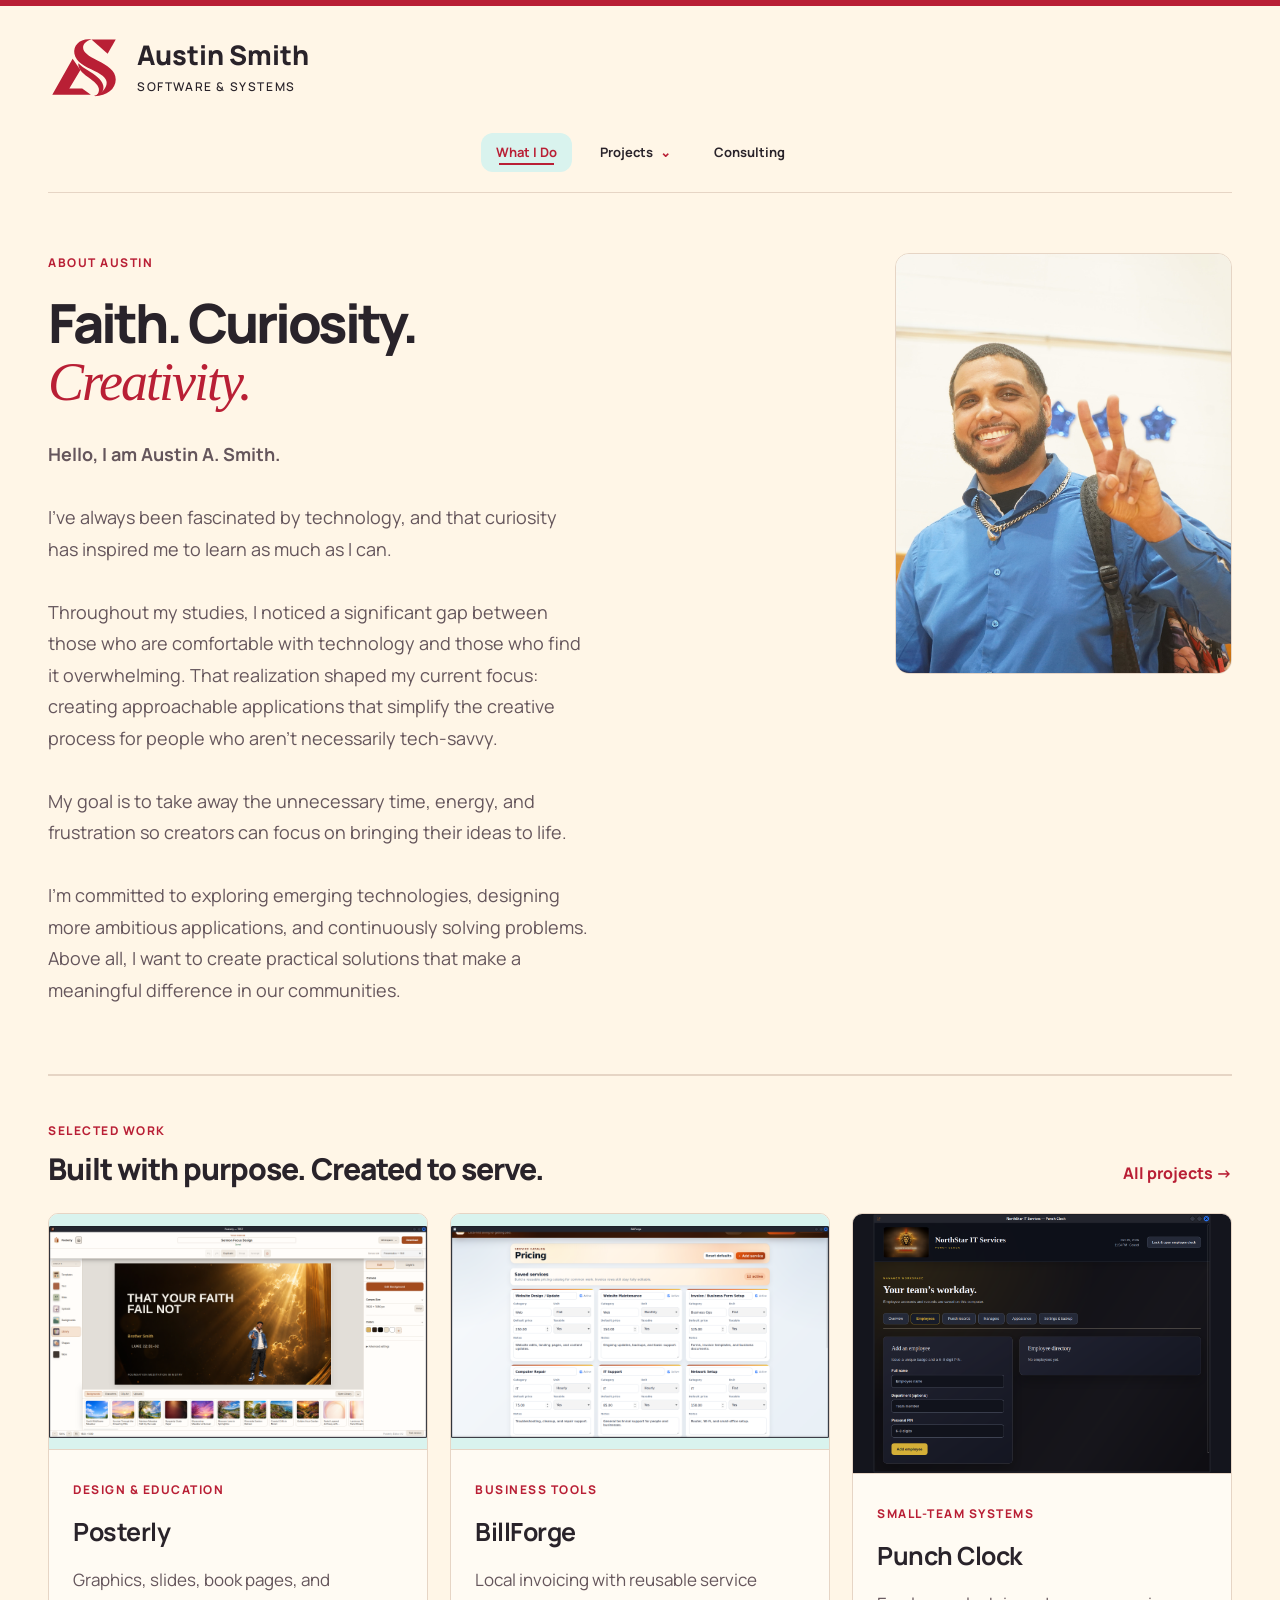
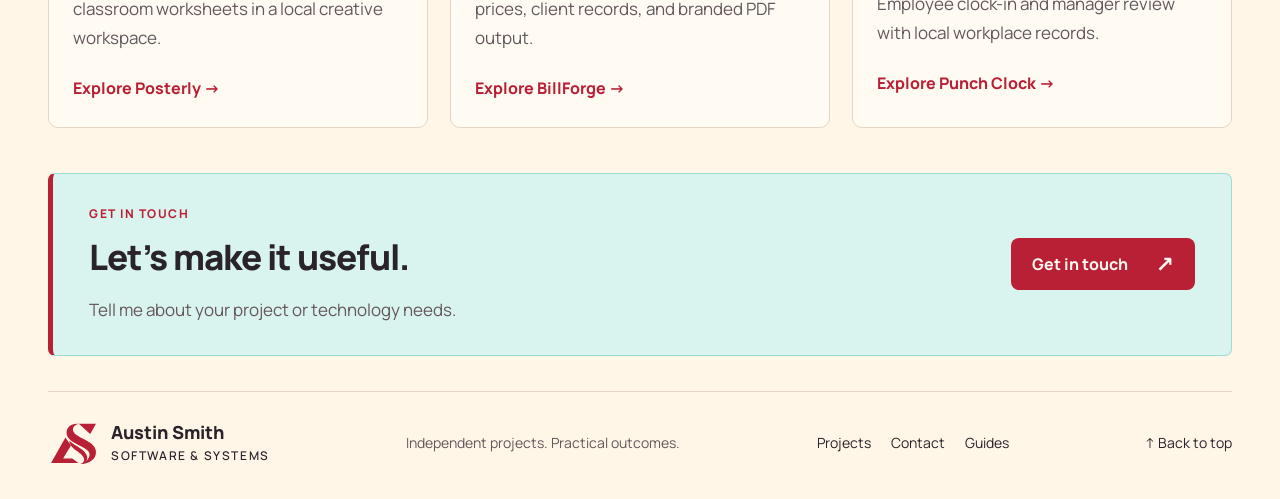
==== commit fcae710b: "Website V2: navigation and homepage cleanup" ====
--- a/index.html
+++ b/index.html
@@ -1 +1,2 @@
-<!doctype html><html lang="en"><head><meta charset="utf-8"><meta name="viewport" content="width=device-width,initial-scale=1"><meta name="theme-color" content="#b91f35"><meta name="description" content="Meet Austin Smith, a systems administrator and independent software builder."><title>About · Austin Smith</title><link rel="icon" href="/assets/favicon.svg"><link rel="preload" href="/assets/Manrope.ttf" as="font" type="font/ttf" crossorigin><link rel="stylesheet" href="/assets/portfolio.css"><script src="/assets/portfolio.js" defer></script></head><body><a class="skip-link" href="#content">Skip to content</a><header class="site-header" id="top"><a class="brand-lockup" href="/" aria-label="Austin Smith home"><img src="/assets/as-monogram.svg" width="72" height="65" alt=""><span>Austin Smith<small>SOFTWARE &amp; SYSTEMS</small></span></a><nav class="main-nav" aria-label="Main navigation"><a href="/" aria-current="page">Home</a><a href="/what-i-do.html">What I Do</a><a href="/projects.html">Projects</a><a href="/services.html">Services</a><a href="/downloads.html">Downloads</a></nav></header><main id="content"><section class="about-intro"><div><p class="eyebrow">ABOUT AUSTIN</p><h1>Faith. Curiosity.<br><em>Creativity.</em></h1><p class="hero-description">I’m Austin A Smith. Guided by faith and driven by curiosity, I explore technology, design, and problem-solving to create practical solutions that make a meaningful difference.</p></div><figure class="austin-portrait"><img src="/assets/austin-smith.jpg" width="1920" height="1280" alt="Austin A Smith smiling and holding up a peace sign"></figure></section><section class="about-story"><div><p class="eyebrow">HOW THE WORK CONNECTS</p><h2>Useful on the screen.<br>Practical behind it.</h2></div><div><p>A project can begin with a repeating task: preparing an invoice, making a worksheet, or keeping track of a small team’s workday. I use those tasks to guide what I build.</p><p>I care about the complete experience—how someone starts, where their work is saved, how the app is installed, and what happens when they need an export or a backup.</p><p>These are independent projects, developed one useful improvement at a time.</p></div></section><section class="principles about-principles"><article><p class="eyebrow">01 / START WITH THE JOB</p><h3>Understand the actual task.</h3><p>Build around the people doing the work and the outcome they need.</p></article><article><p class="eyebrow">02 / KEEP IT UNDERSTANDABLE</p><h3>Make ownership clear.</h3><p>Keep local storage, permissions, exports, and backups understandable.</p></article><article><p class="eyebrow">03 / SHOW THE CURRENT STATE</p><h3>Make the work reviewable.</h3><p>Be clear about demos, work in progress, and available releases.</p></article></section><section class="next-step"><div><p class="eyebrow">GET IN TOUCH</p><h2>Let’s make it useful.</h2><p>Tell me about your project or technology needs.</p></div><a class="button primary" href="/contact.html">Get in touch <span aria-hidden="true">↗</span></a></section></main><footer class="site-footer"><a class="brand-lockup" href="/"><img src="/assets/as-monogram.svg" width="51" height="46" alt=""><span>Austin Smith<small>SOFTWARE &amp; SYSTEMS</small></span></a><p>Independent projects. Practical outcomes.</p><nav aria-label="Footer navigation"><a href="/projects.html">Projects</a><a href="/contact.html">Contact</a><a href="/tutorials.html">Guides</a></nav><a class="back-top" href="#top">↑ Back to top</a></footer></body></html>+<!doctype html><html lang="en"><head><meta charset="utf-8"><meta name="viewport" content="width=device-width,initial-scale=1"><meta name="theme-color" content="#b91f35"><meta name="description" content="Meet Austin Smith, a systems administrator and independent software builder."><title>What I Do · Austin Smith</title><link rel="icon" href="/assets/favicon.svg"><link rel="preload" href="/assets/Manrope.ttf" as="font" type="font/ttf" crossorigin><link rel="stylesheet" href="/assets/portfolio.css"><script src="/assets/portfolio.js" defer></script></head><body><a class="skip-link" href="#content">Skip to content</a><header class="site-header" id="top"><a class="brand-lockup" href="/" aria-label="Austin Smith home"><img src="/assets/as-monogram.svg" width="72" height="65" alt=""><span>Austin Smith<small>SOFTWARE &amp; SYSTEMS</small></span></a><nav class="main-nav" aria-label="Main navigation"><a href="/" aria-current="page">What I Do</a><details class="nav-menu"><summary>Projects</summary><div class="nav-submenu"><a href="/projects.html">All Projects</a><a href="/test-environments.html">Test Environments</a></div></details><a href="/services.html">Consulting</a></nav></header><main id="content"><section class="about-intro"><div><p class="eyebrow">ABOUT AUSTIN</p><h1>Faith. Curiosity.<br><em>Creativity.</em></h1><p class="hero-description"><strong>Hello, I am Austin A. Smith.</strong><br><br>I've always been fascinated by technology, and that curiosity has inspired me to learn as much as I can.<br><br>Throughout my studies, I noticed a significant gap between those who are comfortable with technology and those who find it overwhelming. That realization shaped my current focus: creating approachable applications that simplify the creative process for people who aren't necessarily tech-savvy.<br><br>My goal is to take away the unnecessary time, energy, and frustration so creators can focus on bringing their ideas to life.<br><br>I'm committed to exploring emerging technologies, designing more ambitious applications, and continuously solving problems. Above all, I want to create practical solutions that make a meaningful difference in our communities.</p></div><figure class="austin-portrait"><img src="/assets/austin-smith.jpg" width="1920" height="1280" alt="Austin A Smith smiling and holding up a peace sign"></figure></section>
+<section class="home-work"><div class="section-top"><div><p class="eyebrow">SELECTED WORK</p><h2>Built with purpose. Created to serve.</h2></div><a class="text-link" href="/projects.html">All projects →</a></div><div class="work-grid"><article class="work-card"><a class="work-card-art" href="/project-posterly.html"><img src="/assets/posterly-editor.png" width="1920" height="1080" loading="lazy" alt="Posterly editor with artwork and design tools"></a><div class="work-card-copy"><span class="eyebrow">DESIGN &amp; EDUCATION</span><h3><a href="/project-posterly.html">Posterly</a></h3><p>Graphics, slides, book pages, and classroom worksheets in a local creative workspace.</p><a class="text-link" href="/project-posterly.html">Explore Posterly →</a></div></article><article class="work-card"><a class="work-card-art" href="/project-billforge.html"><img src="/assets/billforge-pricing.png" width="1920" height="1080" loading="lazy" alt="BillForge saved service pricing catalog"></a><div class="work-card-copy"><span class="eyebrow">BUSINESS TOOLS</span><h3><a href="/project-billforge.html">BillForge</a></h3><p>Local invoicing with reusable service prices, client records, and branded PDF output.</p><a class="text-link" href="/project-billforge.html">Explore BillForge →</a></div></article><article class="work-card"><a class="work-card-art punch-card-capture" href="/project-punch.html" aria-label="Explore Punch Clock"><img src="/assets/punch-manager.png" width="1170" height="896" loading="lazy" alt="Northstar Punch Clock manager workspace with employee setup and directory"></a><div class="work-card-copy"><span class="eyebrow">SMALL-TEAM SYSTEMS</span><h3><a href="/project-punch.html">Punch Clock</a></h3><p>Employee clock-in and manager review with local workplace records.</p><a class="text-link" href="/project-punch.html">Explore Punch Clock →</a></div></article></div></section><section class="next-step"><div><p class="eyebrow">GET IN TOUCH</p><h2>Let’s make it useful.</h2><p>Tell me about your project or technology needs.</p></div><a class="button primary" href="/contact.html">Get in touch <span aria-hidden="true">↗</span></a></section></main><footer class="site-footer"><a class="brand-lockup" href="/"><img src="/assets/as-monogram.svg" width="51" height="46" alt=""><span>Austin Smith<small>SOFTWARE &amp; SYSTEMS</small></span></a><p>Independent projects. Practical outcomes.</p><nav aria-label="Footer navigation"><a href="/projects.html">Projects</a><a href="/contact.html">Contact</a><a href="/tutorials.html">Guides</a></nav><a class="back-top" href="#top">↑ Back to top</a></footer></body></html>
--- a/assets/portfolio.css
+++ b/assets/portfolio.css
@@ -107,3 +107,93 @@
 .punch-gallery #capture-enlarge{background:#14151d;min-height:260px;display:flex;align-items:center;justify-content:center}
 @media(max-width:760px){.punch-card-capture{min-height:0;aspect-ratio:16/11}.punch-gallery #capture-enlarge{min-height:180px}.punch-product-art .concept-label{font-size:12px}}
 .punch-gallery #capture-image{aspect-ratio:auto}
+
+/* Navigation V2: Projects dropdown */
+.main-nav {
+  align-items: center;
+}
+
+.nav-menu {
+  position: relative;
+}
+
+.nav-menu summary {
+  list-style: none;
+  cursor: pointer;
+  padding: 9px 16px;
+  font-size: 13px;
+  font-weight: 700;
+  border-radius: 6px;
+}
+
+.nav-menu summary::-webkit-details-marker {
+  display: none;
+}
+
+.nav-menu summary::after {
+  content: "⌄";
+  margin-left: 7px;
+  color: var(--scarlet);
+}
+
+.nav-menu summary:hover,
+.nav-menu[open] summary {
+  background: var(--tint);
+  color: var(--scarlet);
+}
+
+.nav-submenu {
+  position: absolute;
+  top: 100%;
+  left: 0;
+  z-index: 20;
+  min-width: 205px;
+  padding: 8px;
+  background: var(--paper);
+  border: 1px solid var(--line);
+  border-radius: 9px;
+  box-shadow: 0 12px 28px #29232a20;
+}
+
+.nav-submenu a {
+  display: block;
+  padding: 11px 13px;
+  text-decoration: none;
+  white-space: nowrap;
+}
+
+.nav-submenu a:hover,
+.nav-submenu a:focus-visible {
+  background: var(--tint);
+  color: var(--scarlet);
+  border-radius: 5px;
+}
+
+@media (max-width: 760px) {
+  .nav-menu summary {
+    padding: 9px 12px;
+    font-size: 12px;
+  }
+
+  .nav-submenu {
+    left: auto;
+    right: 0;
+  }
+}
+
+
+/* Navigation V2: consistent typography */
+.main-nav > a,
+.main-nav .nav-menu > summary {
+  font-family: Manrope, sans-serif;
+  font-size: 13px;
+  font-weight: 700;
+  line-height: 1.5;
+}
+
+@media (max-width: 760px) {
+  .main-nav > a,
+  .main-nav .nav-menu > summary {
+    font-size: 12px;
+  }
+}
